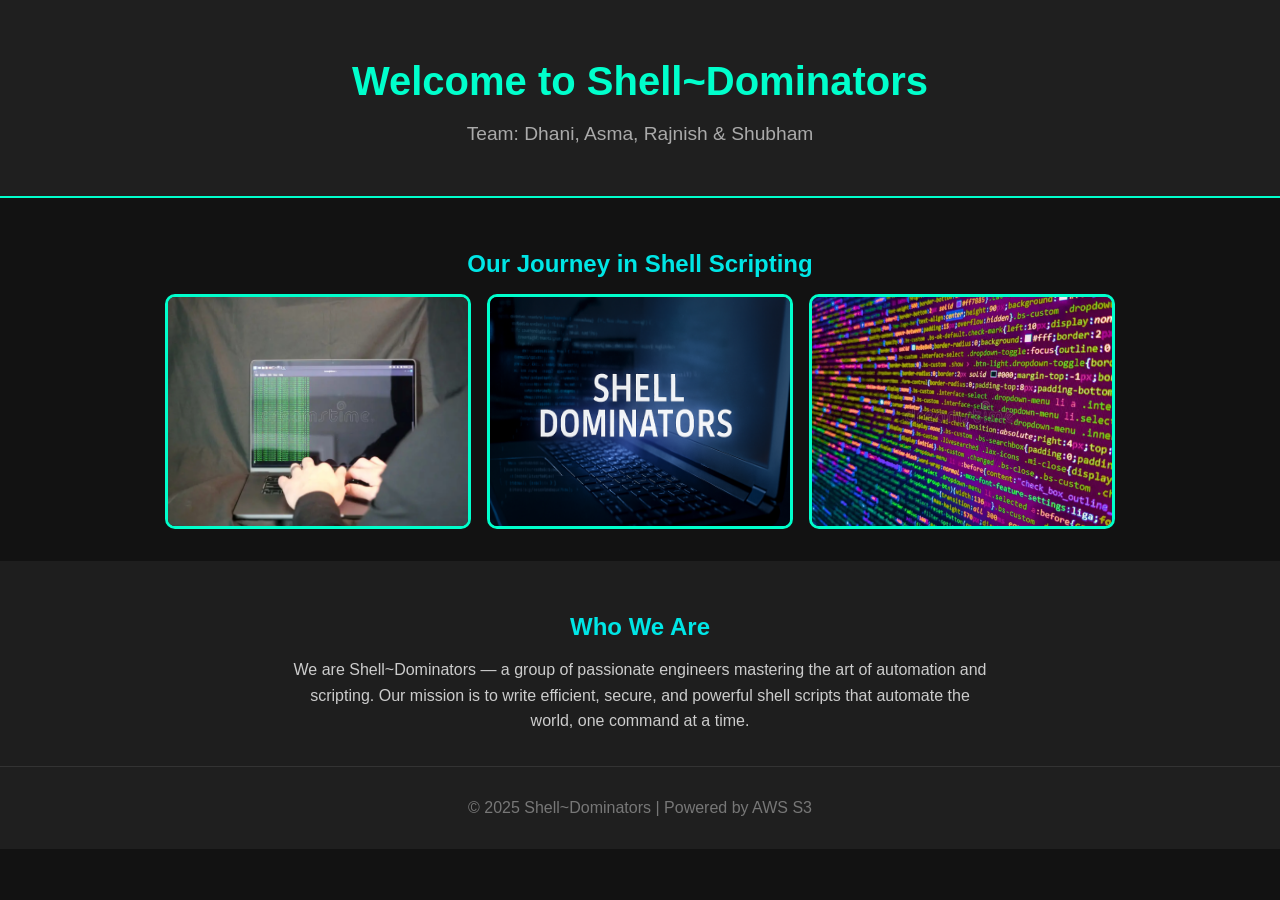
==== index.html @ 8aa9ad00 "Add files via upload" ====
<!DOCTYPE html>
<html lang="en">
<head>
  <meta charset="UTF-8" />
  <meta name="viewport" content="width=device-width, initial-scale=1.0"/>
  <title>Shell~Dominators</title>
  <link rel="stylesheet" href="style.css"/>
</head>
<body>
  <header>
    <h1>Welcome to Shell~Dominators</h1>
    <p>Team: Dhani, Asma, Rajnish & Shubham</p>
  </header>

  <section class="gallery">
    <h2>Our Journey in Shell Scripting</h2>
    <div class="images">
      <img src="shell.jpg" alt="Shell scripting action">
      <img src="shell1.png" alt="Shell script terminal">
      <img src="shell2.jpg" alt="Colorful code">
    </div>
  </section>

  <section class="about">
    <h2>Who We Are</h2>
    <p>We are Shell~Dominators — a group of passionate engineers mastering the art of automation and scripting. Our mission is to write efficient, secure, and powerful shell scripts that automate the world, one command at a time.</p>
  </section>

  <footer>
    <p>&copy; 2025 Shell~Dominators | Powered by AWS S3</p>
  </footer>
</body>
</html>
---- style.css ----
/* style.css */
body {
  margin: 0;
  font-family: 'Segoe UI', sans-serif;
  background-color: #121212;
  color: #ffffff;
}

header {
  background-color: #1f1f1f;
  padding: 2rem;
  text-align: center;
  border-bottom: 2px solid #00ffcc;
}

header h1 {
  font-size: 2.5rem;
  margin-bottom: 0.5rem;
  color: #00ffcc;
}

header p {
  font-size: 1.2rem;
  color: #aaaaaa;
}

.gallery {
  padding: 2rem;
  text-align: center;
}

.gallery h2 {
  margin-bottom: 1rem;
  color: #00e6e6;
}

.images {
  display: flex;
  justify-content: center;
  gap: 1rem;
  flex-wrap: wrap;
}

.images img {
  max-width: 300px;
  border: 3px solid #00ffcc;
  border-radius: 10px;
  transition: transform 0.3s ease;
}

.images img:hover {
  transform: scale(1.05);
}

.about {
  padding: 2rem;
  background-color: #1e1e1e;
  text-align: center;
}

.about h2 {
  color: #00e6e6;
  margin-bottom: 1rem;
}

.about p {
  max-width: 700px;
  margin: 0 auto;
  line-height: 1.6;
  color: #cccccc;
}

footer {
  background-color: #1f1f1f;
  text-align: center;
  padding: 1rem;
  border-top: 1px solid #333;
  color: #777;
}
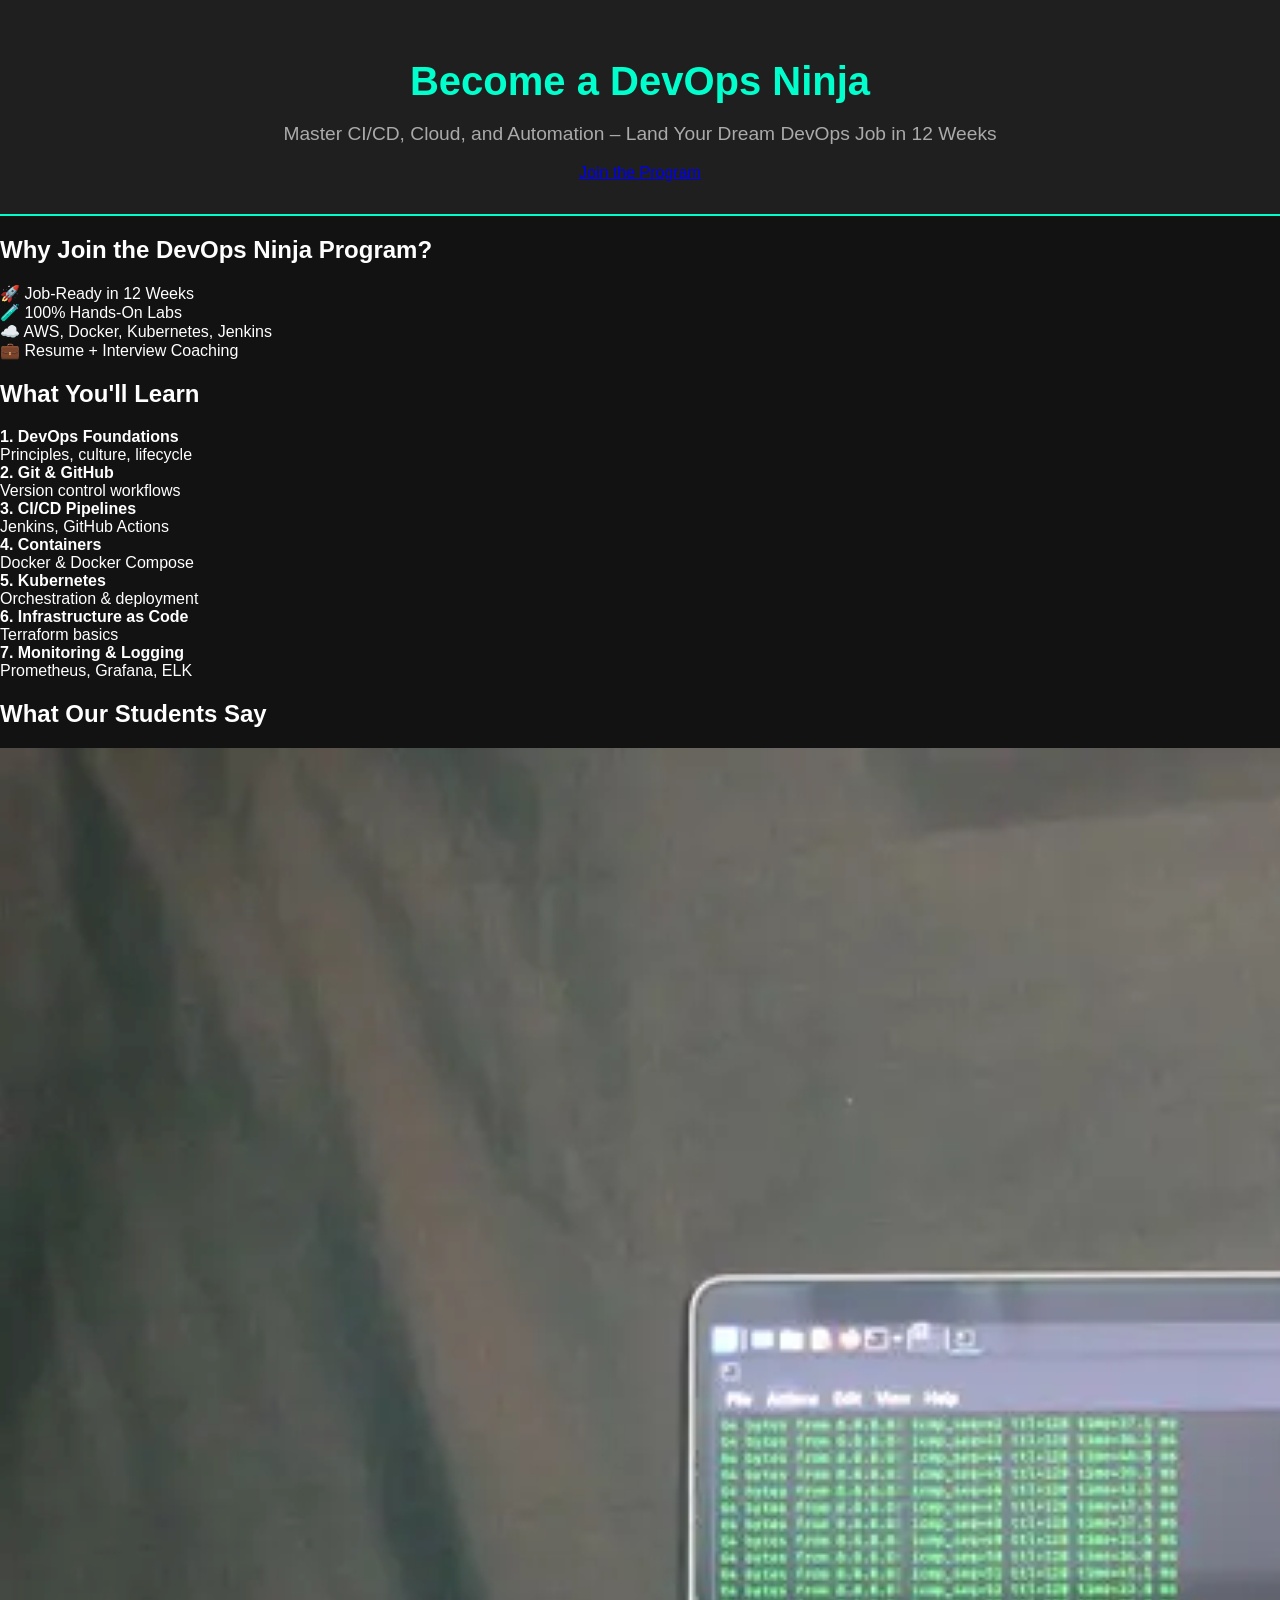
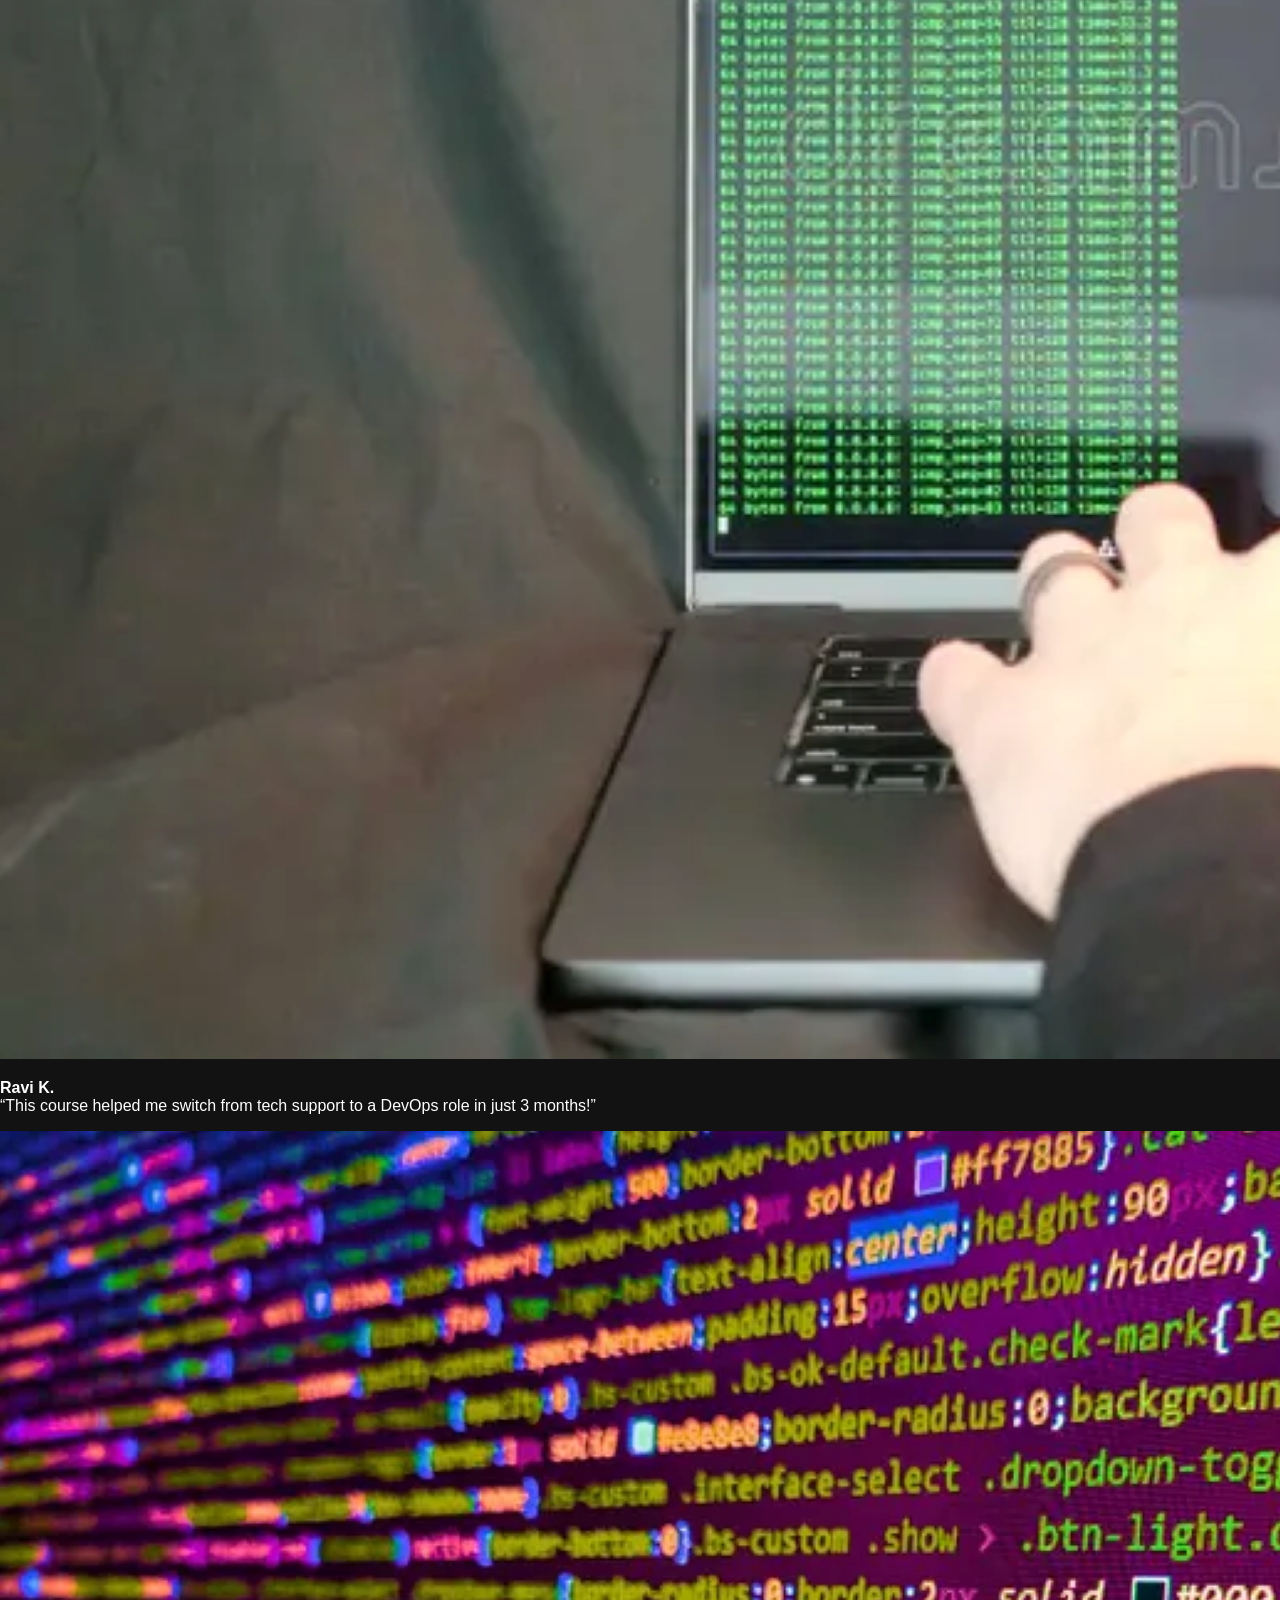
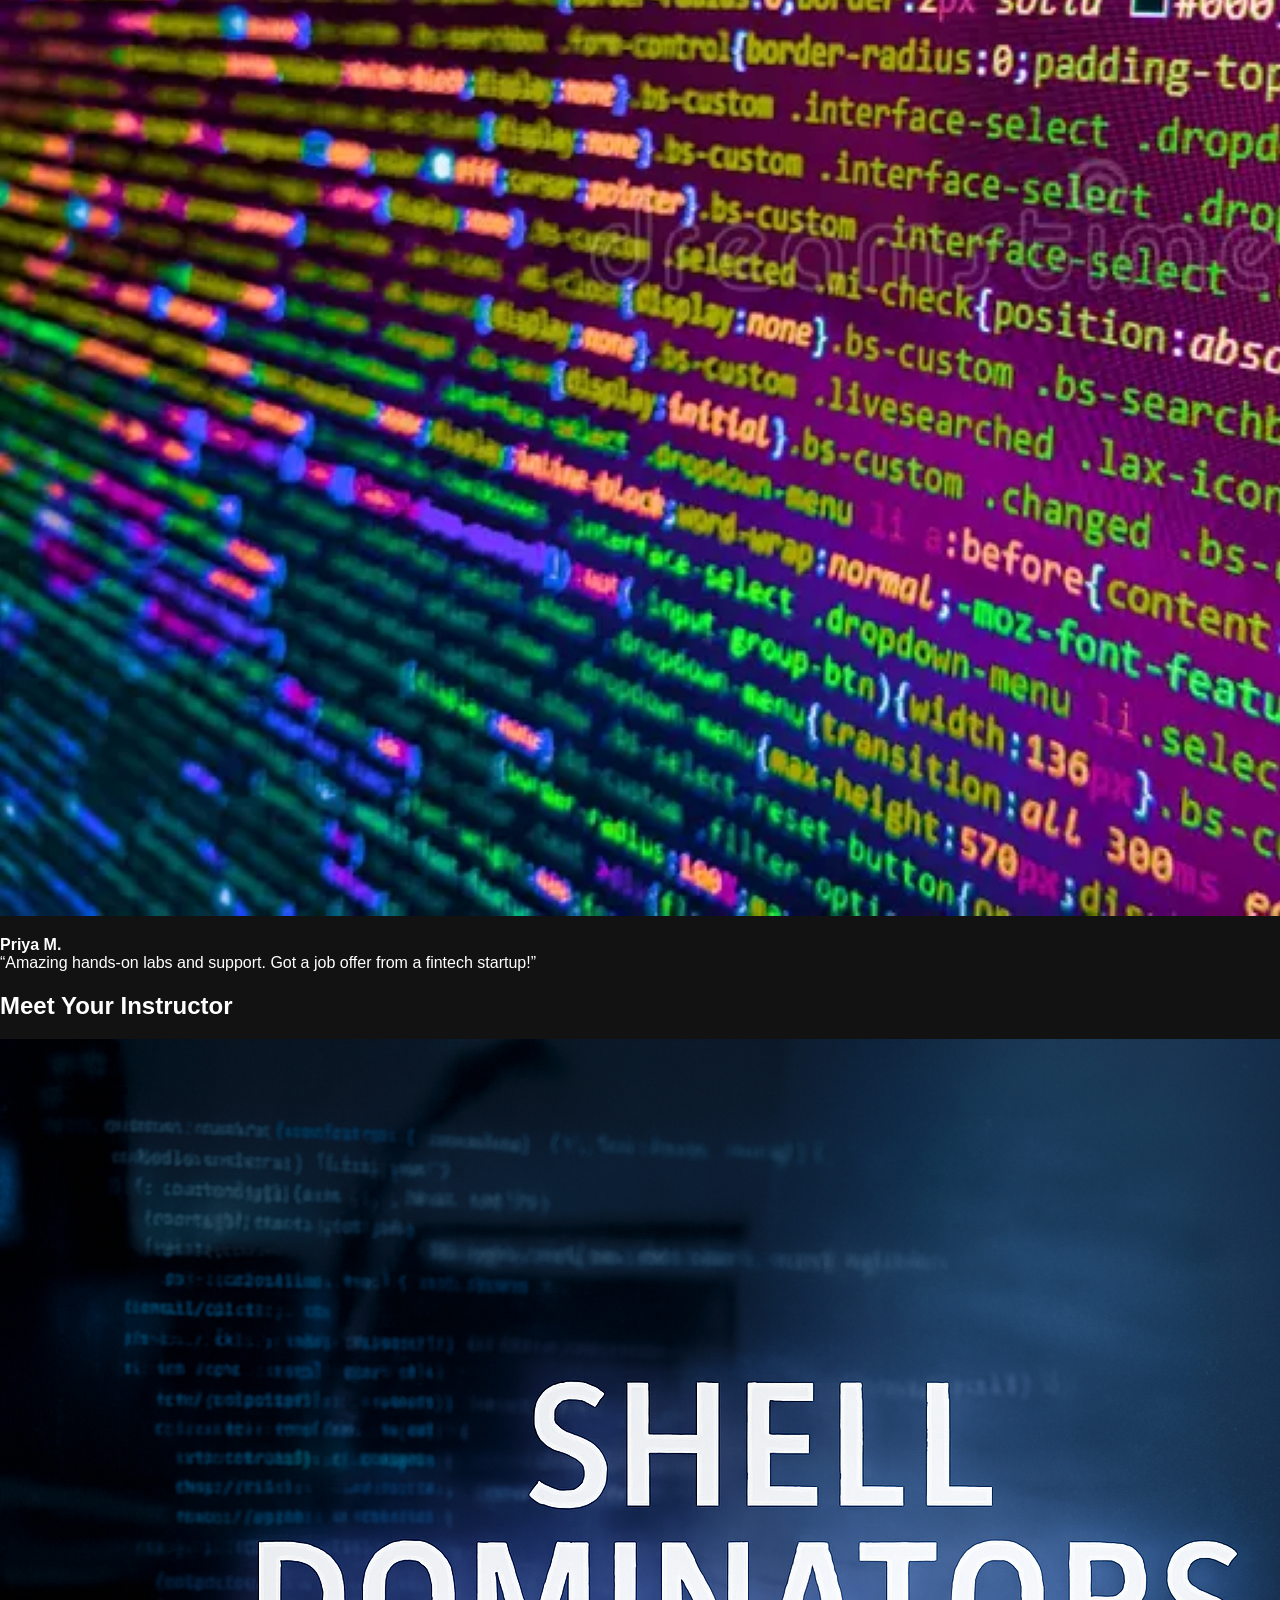
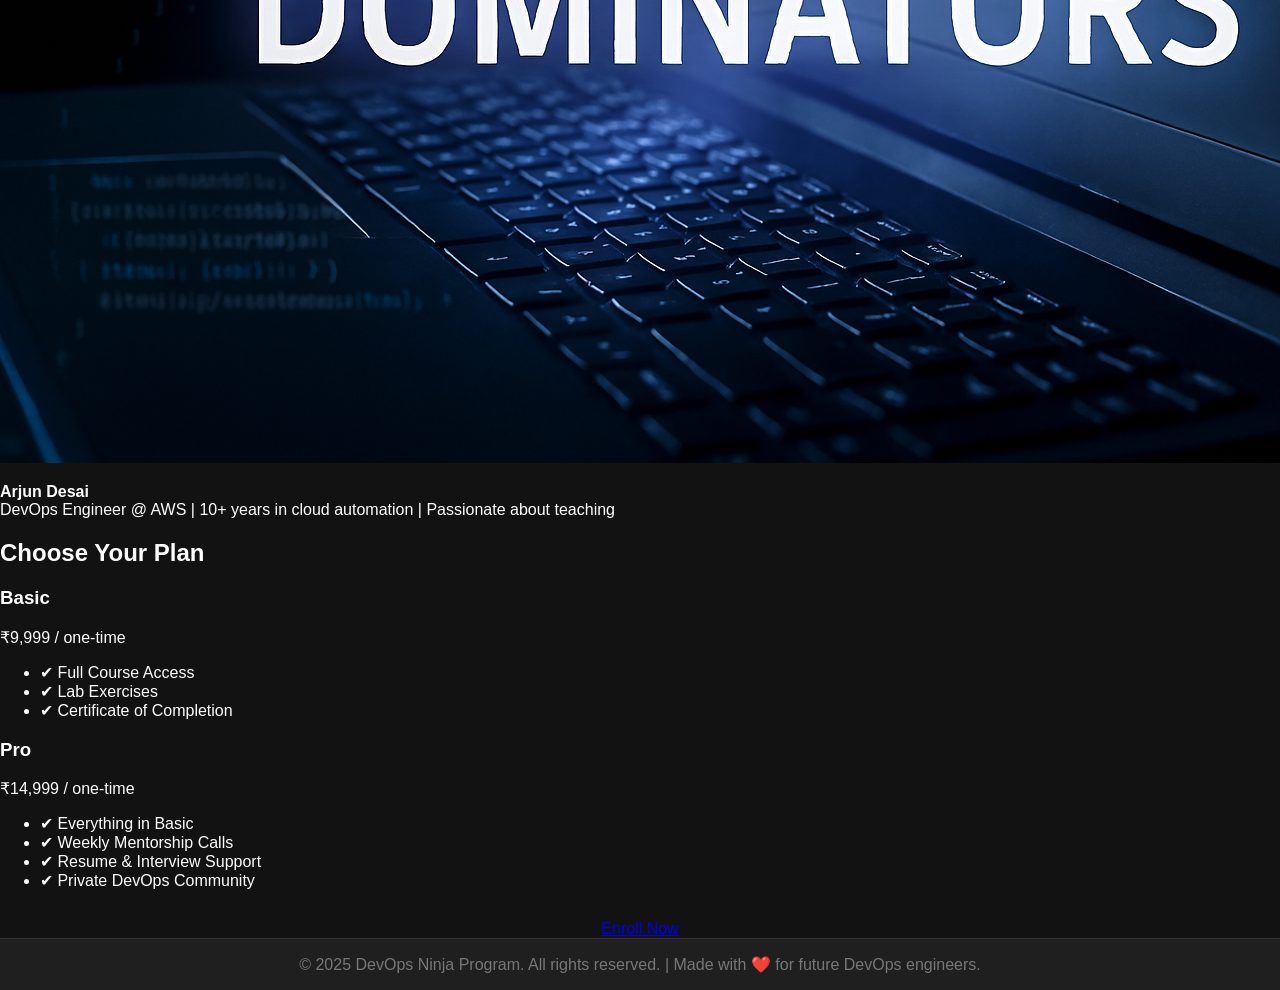
==== commit e1750848: "index.html" ====
--- a/index.html
+++ b/index.html
@@ -1,33 +1,101 @@
-<!DOCTYPE html>
-<html lang="en">
-<head>
-  <meta charset="UTF-8" />
-  <meta name="viewport" content="width=device-width, initial-scale=1.0"/>
-  <title>Shell~Dominators</title>
-  <link rel="stylesheet" href="style.css"/>
-</head>
-<body>
-  <header>
-    <h1>Welcome to Shell~Dominators</h1>
-    <p>Team: Dhani, Asma, Rajnish & Shubham</p>
-  </header>
-
-  <section class="gallery">
-    <h2>Our Journey in Shell Scripting</h2>
-    <div class="images">
-      <img src="shell.jpg" alt="Shell scripting action">
-      <img src="shell1.png" alt="Shell script terminal">
-      <img src="shell2.jpg" alt="Colorful code">
-    </div>
-  </section>
-
-  <section class="about">
-    <h2>Who We Are</h2>
-    <p>We are Shell~Dominators — a group of passionate engineers mastering the art of automation and scripting. Our mission is to write efficient, secure, and powerful shell scripts that automate the world, one command at a time.</p>
-  </section>
-
-  <footer>
-    <p>&copy; 2025 Shell~Dominators | Powered by AWS S3</p>
-  </footer>
-</body>
-</html>
+<!DOCTYPE html>
+<html lang="en">
+<head>
+  <meta charset="UTF-8" />
+  <meta name="viewport" content="width=device-width, initial-scale=1.0"/>
+  <title>DevOps Ninja Program</title>
+  <link rel="stylesheet" href="style.css" />
+  <link href="https://fonts.googleapis.com/css2?family=Roboto:wght@400;700&display=swap" rel="stylesheet"/>
+</head>
+<body>
+
+  <!-- Hero Section -->
+  <header>
+    <h1>Become a DevOps Ninja</h1>
+    <p>Master CI/CD, Cloud, and Automation – Land Your Dream DevOps Job in 12 Weeks</p>
+    <a href="#pricing" class="cta-button">Join the Program</a>
+  </header>
+
+  <!-- Benefits Section -->
+  <section>
+    <h2>Why Join the DevOps Ninja Program?</h2>
+    <div class="benefits">
+      <div class="benefit">🚀 Job-Ready in 12 Weeks</div>
+      <div class="benefit">🧪 100% Hands-On Labs</div>
+      <div class="benefit">☁️ AWS, Docker, Kubernetes, Jenkins</div>
+      <div class="benefit">💼 Resume + Interview Coaching</div>
+    </div>
+  </section>
+
+  <!-- Curriculum -->
+  <section>
+    <h2>What You'll Learn</h2>
+    <div class="curriculum">
+      <div class="module"><strong>1. DevOps Foundations</strong><br/>Principles, culture, lifecycle</div>
+      <div class="module"><strong>2. Git & GitHub</strong><br/>Version control workflows</div>
+      <div class="module"><strong>3. CI/CD Pipelines</strong><br/>Jenkins, GitHub Actions</div>
+      <div class="module"><strong>4. Containers</strong><br/>Docker & Docker Compose</div>
+      <div class="module"><strong>5. Kubernetes</strong><br/>Orchestration & deployment</div>
+      <div class="module"><strong>6. Infrastructure as Code</strong><br/>Terraform basics</div>
+      <div class="module"><strong>7. Monitoring & Logging</strong><br/>Prometheus, Grafana, ELK</div>
+    </div>
+  </section>
+
+  <!-- Testimonials -->
+  <section>
+    <h2>What Our Students Say</h2>
+    <div class="testimonials">
+      <div class="testimonial">
+        <img src="shell.jpg" alt="Student 1" />
+        <p><strong>Ravi K.</strong><br/>“This course helped me switch from tech support to a DevOps role in just 3 months!”</p>
+      </div>
+      <div class="testimonial">
+        <img src="shell2.jpg" alt="Student 2" />
+        <p><strong>Priya M.</strong><br/>“Amazing hands-on labs and support. Got a job offer from a fintech startup!”</p>
+      </div>
+    </div>
+  </section>
+
+  <!-- Instructor Section -->
+  <section class="instructor">
+    <h2>Meet Your Instructor</h2>
+    <img src="shell1.png" alt="Instructor" />
+    <p><strong>Arjun Desai</strong><br/>DevOps Engineer @ AWS | 10+ years in cloud automation | Passionate about teaching</p>
+  </section>
+
+  <!-- Pricing -->
+  <section id="pricing">
+    <h2>Choose Your Plan</h2>
+    <div class="pricing">
+      <div class="price-plan">
+        <h3>Basic</h3>
+        <p>₹9,999 / one-time</p>
+        <ul>
+          <li>✔ Full Course Access</li>
+          <li>✔ Lab Exercises</li>
+          <li>✔ Certificate of Completion</li>
+        </ul>
+      </div>
+      <div class="price-plan">
+        <h3>Pro</h3>
+        <p>₹14,999 / one-time</p>
+        <ul>
+          <li>✔ Everything in Basic</li>
+          <li>✔ Weekly Mentorship Calls</li>
+          <li>✔ Resume & Interview Support</li>
+          <li>✔ Private DevOps Community</li>
+        </ul>
+      </div>
+    </div>
+    <div style="text-align: center; margin-top: 30px;">
+      <a href="#top" class="cta-button">Enroll Now</a>
+    </div>
+  </section>
+
+  <!-- Footer -->
+  <footer>
+    &copy; 2025 DevOps Ninja Program. All rights reserved. | Made with ❤️ for future DevOps engineers.
+  </footer>
+
+</body>
+</html>
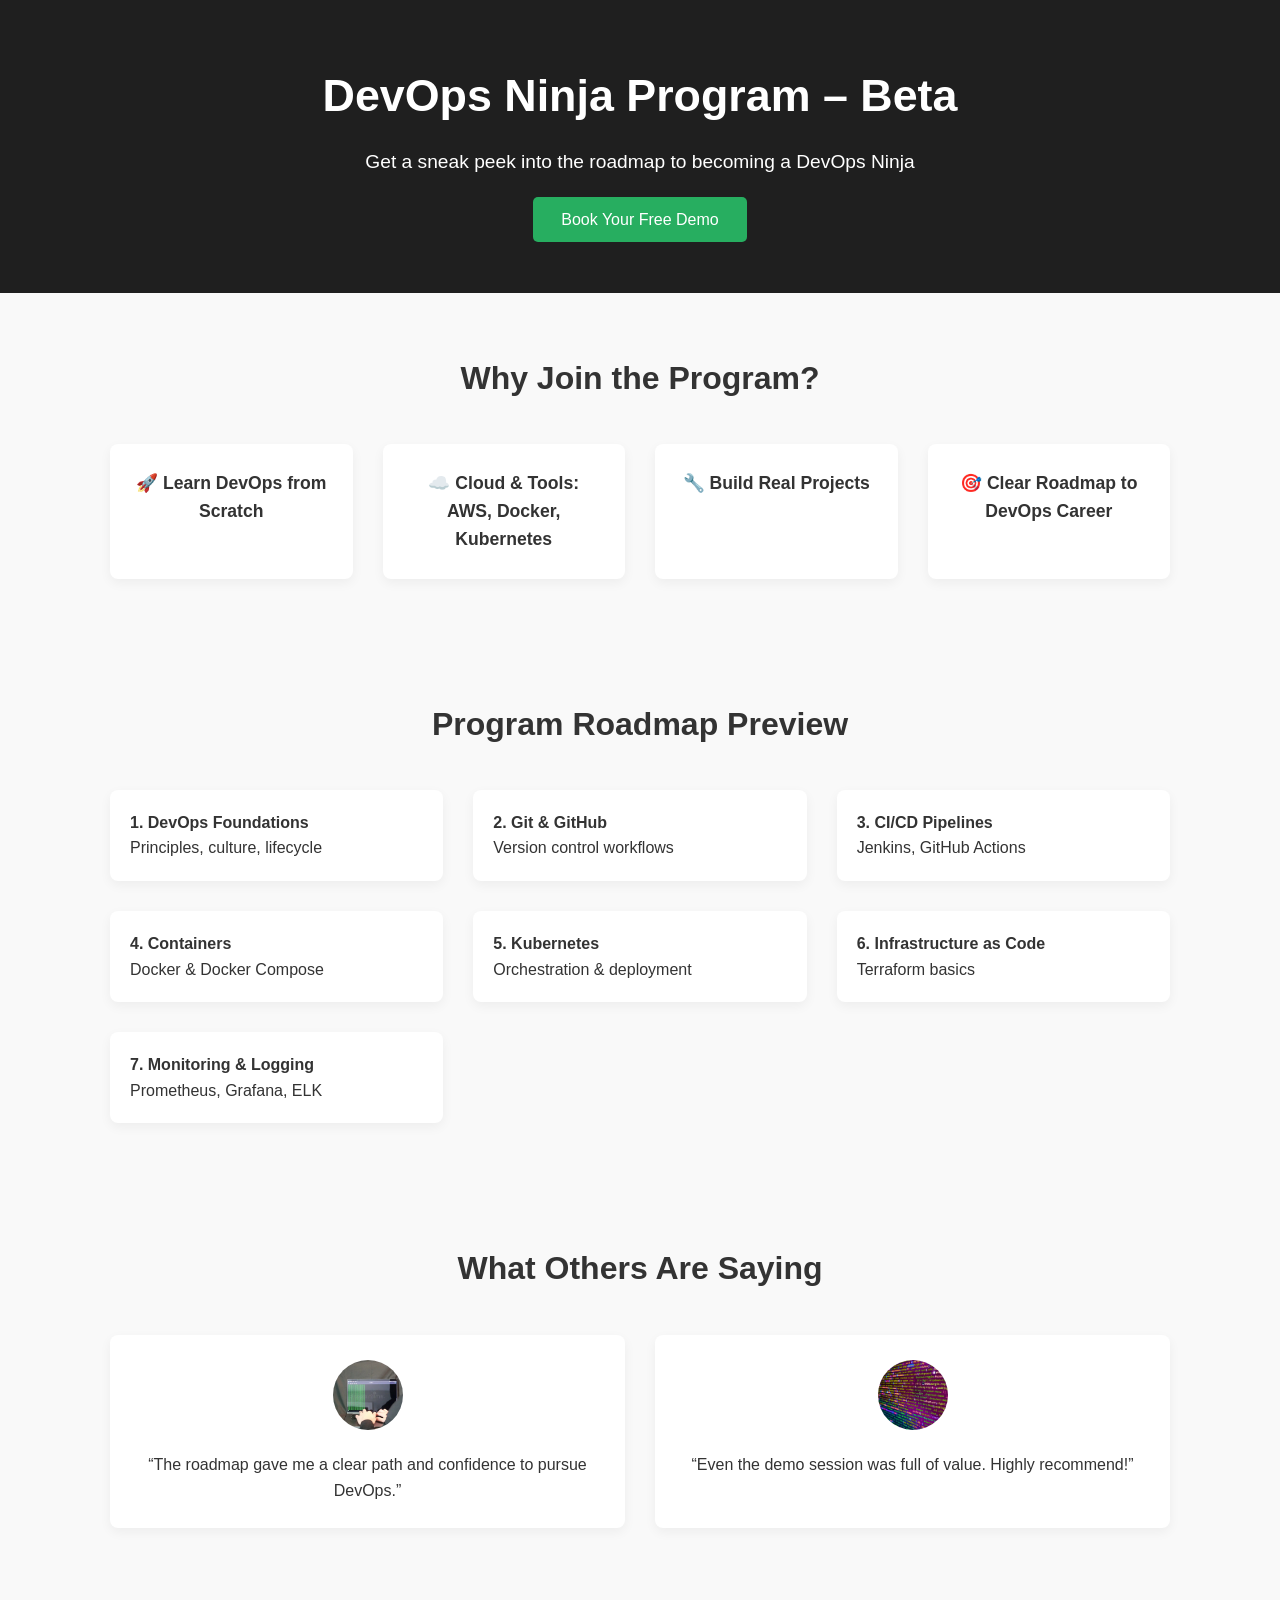
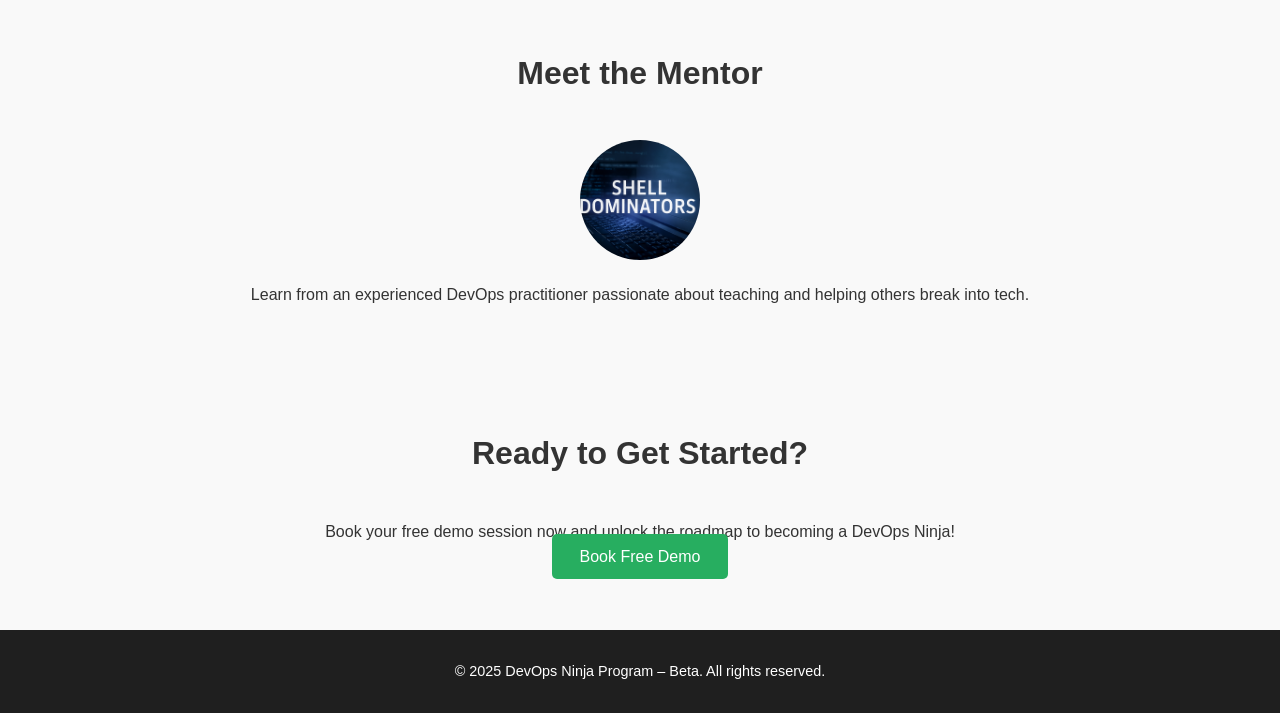
==== commit 32394e3f: "Update index.html" ====
--- a/index.html
+++ b/index.html
@@ -3,7 +3,7 @@
 <head>
   <meta charset="UTF-8" />
   <meta name="viewport" content="width=device-width, initial-scale=1.0"/>
-  <title>DevOps Ninja Program</title>
+  <title>DevOps Ninja Program – Beta</title>
   <link rel="stylesheet" href="style.css" />
   <link href="https://fonts.googleapis.com/css2?family=Roboto:wght@400;700&display=swap" rel="stylesheet"/>
 </head>
@@ -11,25 +11,25 @@
 
   <!-- Hero Section -->
   <header>
-    <h1>Become a DevOps Ninja</h1>
-    <p>Master CI/CD, Cloud, and Automation – Land Your Dream DevOps Job in 12 Weeks</p>
-    <a href="#pricing" class="cta-button">Join the Program</a>
+    <h1>DevOps Ninja Program – Beta</h1>
+    <p>Get a sneak peek into the roadmap to becoming a DevOps Ninja</p>
+    <a href="#demo" class="cta-button">Book Your Free Demo</a>
   </header>
 
   <!-- Benefits Section -->
   <section>
-    <h2>Why Join the DevOps Ninja Program?</h2>
+    <h2>Why Join the Program?</h2>
     <div class="benefits">
-      <div class="benefit">🚀 Job-Ready in 12 Weeks</div>
-      <div class="benefit">🧪 100% Hands-On Labs</div>
-      <div class="benefit">☁️ AWS, Docker, Kubernetes, Jenkins</div>
-      <div class="benefit">💼 Resume + Interview Coaching</div>
+      <div class="benefit">🚀 Learn DevOps from Scratch</div>
+      <div class="benefit">☁️ Cloud & Tools: AWS, Docker, Kubernetes</div>
+      <div class="benefit">🔧 Build Real Projects</div>
+      <div class="benefit">🎯 Clear Roadmap to DevOps Career</div>
     </div>
   </section>
 
   <!-- Curriculum -->
   <section>
-    <h2>What You'll Learn</h2>
+    <h2>Program Roadmap Preview</h2>
     <div class="curriculum">
       <div class="module"><strong>1. DevOps Foundations</strong><br/>Principles, culture, lifecycle</div>
       <div class="module"><strong>2. Git & GitHub</strong><br/>Version control workflows</div>
@@ -43,58 +43,36 @@
 
   <!-- Testimonials -->
   <section>
-    <h2>What Our Students Say</h2>
+    <h2>What Others Are Saying</h2>
     <div class="testimonials">
       <div class="testimonial">
         <img src="shell.jpg" alt="Student 1" />
-        <p><strong>Ravi K.</strong><br/>“This course helped me switch from tech support to a DevOps role in just 3 months!”</p>
+        <p>“The roadmap gave me a clear path and confidence to pursue DevOps.”</p>
       </div>
       <div class="testimonial">
         <img src="shell2.jpg" alt="Student 2" />
-        <p><strong>Priya M.</strong><br/>“Amazing hands-on labs and support. Got a job offer from a fintech startup!”</p>
+        <p>“Even the demo session was full of value. Highly recommend!”</p>
       </div>
     </div>
   </section>
 
   <!-- Instructor Section -->
   <section class="instructor">
-    <h2>Meet Your Instructor</h2>
+    <h2>Meet the Mentor</h2>
     <img src="shell1.png" alt="Instructor" />
-    <p><strong>Arjun Desai</strong><br/>DevOps Engineer @ AWS | 10+ years in cloud automation | Passionate about teaching</p>
+    <p>Learn from an experienced DevOps practitioner passionate about teaching and helping others break into tech.</p>
   </section>
 
-  <!-- Pricing -->
-  <section id="pricing">
-    <h2>Choose Your Plan</h2>
-    <div class="pricing">
-      <div class="price-plan">
-        <h3>Basic</h3>
-        <p>₹9,999 / one-time</p>
-        <ul>
-          <li>✔ Full Course Access</li>
-          <li>✔ Lab Exercises</li>
-          <li>✔ Certificate of Completion</li>
-        </ul>
-      </div>
-      <div class="price-plan">
-        <h3>Pro</h3>
-        <p>₹14,999 / one-time</p>
-        <ul>
-          <li>✔ Everything in Basic</li>
-          <li>✔ Weekly Mentorship Calls</li>
-          <li>✔ Resume & Interview Support</li>
-          <li>✔ Private DevOps Community</li>
-        </ul>
-      </div>
-    </div>
-    <div style="text-align: center; margin-top: 30px;">
-      <a href="#top" class="cta-button">Enroll Now</a>
-    </div>
+  <!-- Final Call to Action -->
+  <section id="demo" style="text-align: center;">
+    <h2>Ready to Get Started?</h2>
+    <p>Book your free demo session now and unlock the roadmap to becoming a DevOps Ninja!</p>
+    <a href="#" class="cta-button">Book Free Demo</a>
   </section>
 
   <!-- Footer -->
   <footer>
-    &copy; 2025 DevOps Ninja Program. All rights reserved. | Made with ❤️ for future DevOps engineers.
+    &copy; 2025 DevOps Ninja Program – Beta. All rights reserved.
   </footer>
 
 </body>
--- a/style.css
+++ b/style.css
@@ -1,79 +1,173 @@
-/* style.css */
-body {
-  margin: 0;
-  font-family: 'Segoe UI', sans-serif;
-  background-color: #121212;
-  color: #ffffff;
-}
-
-header {
-  background-color: #1f1f1f;
-  padding: 2rem;
-  text-align: center;
-  border-bottom: 2px solid #00ffcc;
-}
-
-header h1 {
-  font-size: 2.5rem;
-  margin-bottom: 0.5rem;
-  color: #00ffcc;
-}
-
-header p {
-  font-size: 1.2rem;
-  color: #aaaaaa;
-}
-
-.gallery {
-  padding: 2rem;
-  text-align: center;
-}
-
-.gallery h2 {
-  margin-bottom: 1rem;
-  color: #00e6e6;
-}
-
-.images {
-  display: flex;
-  justify-content: center;
-  gap: 1rem;
-  flex-wrap: wrap;
-}
-
-.images img {
-  max-width: 300px;
-  border: 3px solid #00ffcc;
-  border-radius: 10px;
-  transition: transform 0.3s ease;
-}
-
-.images img:hover {
-  transform: scale(1.05);
-}
-
-.about {
-  padding: 2rem;
-  background-color: #1e1e1e;
-  text-align: center;
-}
-
-.about h2 {
-  color: #00e6e6;
-  margin-bottom: 1rem;
-}
-
-.about p {
-  max-width: 700px;
-  margin: 0 auto;
-  line-height: 1.6;
-  color: #cccccc;
-}
-
-footer {
-  background-color: #1f1f1f;
-  text-align: center;
-  padding: 1rem;
-  border-top: 1px solid #333;
-  color: #777;
-}
+/* Global Styles */
+* {
+  margin: 0;
+  padding: 0;
+  box-sizing: border-box;
+}
+
+body {
+  font-family: 'Roboto', sans-serif;
+  background-color: #f9f9f9;
+  color: #333;
+  line-height: 1.6;
+}
+
+/* Header (Hero Section) */
+header {
+  background-color: #1f1f1f;
+  color: #fff;
+  padding: 60px 20px;
+  text-align: center;
+}
+
+header h1 {
+  font-size: 2.8rem;
+  margin-bottom: 15px;
+}
+
+header p {
+  font-size: 1.2rem;
+  margin-bottom: 30px;
+}
+
+.cta-button {
+  background-color: #27ae60;
+  color: #fff;
+  padding: 14px 28px;
+  font-size: 1rem;
+  text-decoration: none;
+  border: none;
+  border-radius: 5px;
+  cursor: pointer;
+  transition: background-color 0.3s ease;
+}
+
+.cta-button:hover {
+  background-color: #219150;
+}
+
+/* Sections */
+section {
+  padding: 60px 20px;
+  max-width: 1100px;
+  margin: auto;
+}
+
+h2 {
+  text-align: center;
+  font-size: 2rem;
+  margin-bottom: 40px;
+}
+
+/* Benefits */
+.benefits {
+  display: grid;
+  grid-template-columns: repeat(auto-fit, minmax(220px, 1fr));
+  gap: 30px;
+}
+
+.benefit {
+  background-color: #fff;
+  padding: 25px;
+  border-radius: 8px;
+  box-shadow: 0 4px 12px rgba(0, 0, 0, 0.05);
+  text-align: center;
+  font-weight: bold;
+  font-size: 1.1rem;
+}
+
+/* Curriculum */
+.curriculum {
+  display: grid;
+  grid-template-columns: repeat(auto-fit, minmax(250px, 1fr));
+  gap: 30px;
+}
+
+.module {
+  background-color: #fff;
+  padding: 20px;
+  border-radius: 8px;
+  box-shadow: 0 4px 12px rgba(0, 0, 0, 0.05);
+}
+
+/* Testimonials */
+.testimonials {
+  display: grid;
+  grid-template-columns: repeat(auto-fit, minmax(280px, 1fr));
+  gap: 30px;
+}
+
+.testimonial {
+  background-color: #fff;
+  padding: 25px;
+  border-radius: 8px;
+  box-shadow: 0 4px 12px rgba(0, 0, 0, 0.05);
+  text-align: center;
+}
+
+.testimonial img {
+  width: 70px;
+  height: 70px;
+  border-radius: 50%;
+  margin-bottom: 15px;
+  object-fit: cover;
+}
+
+/* Instructor Section */
+.instructor {
+  text-align: center;
+}
+
+.instructor img {
+  width: 120px;
+  height: 120px;
+  border-radius: 50%;
+  margin-bottom: 15px;
+  object-fit: cover;
+}
+
+/* Pricing */
+.pricing {
+  display: grid;
+  grid-template-columns: repeat(auto-fit, minmax(250px, 1fr));
+  gap: 30px;
+}
+
+.price-plan {
+  background-color: #fff;
+  padding: 25px;
+  border-radius: 8px;
+  box-shadow: 0 4px 12px rgba(0, 0, 0, 0.05);
+  text-align: center;
+}
+
+.price-plan h3 {
+  font-size: 1.5rem;
+  margin-bottom: 10px;
+}
+
+.price-plan p {
+  font-size: 1.2rem;
+  color: #27ae60;
+  font-weight: bold;
+  margin-bottom: 15px;
+}
+
+.price-plan ul {
+  list-style: none;
+  padding-left: 0;
+}
+
+.price-plan ul li {
+  padding: 8px 0;
+  font-size: 0.95rem;
+}
+
+/* Footer */
+footer {
+  background-color: #1f1f1f;
+  color: #fff;
+  text-align: center;
+  padding: 30px 20px;
+  font-size: 0.9rem;
+}
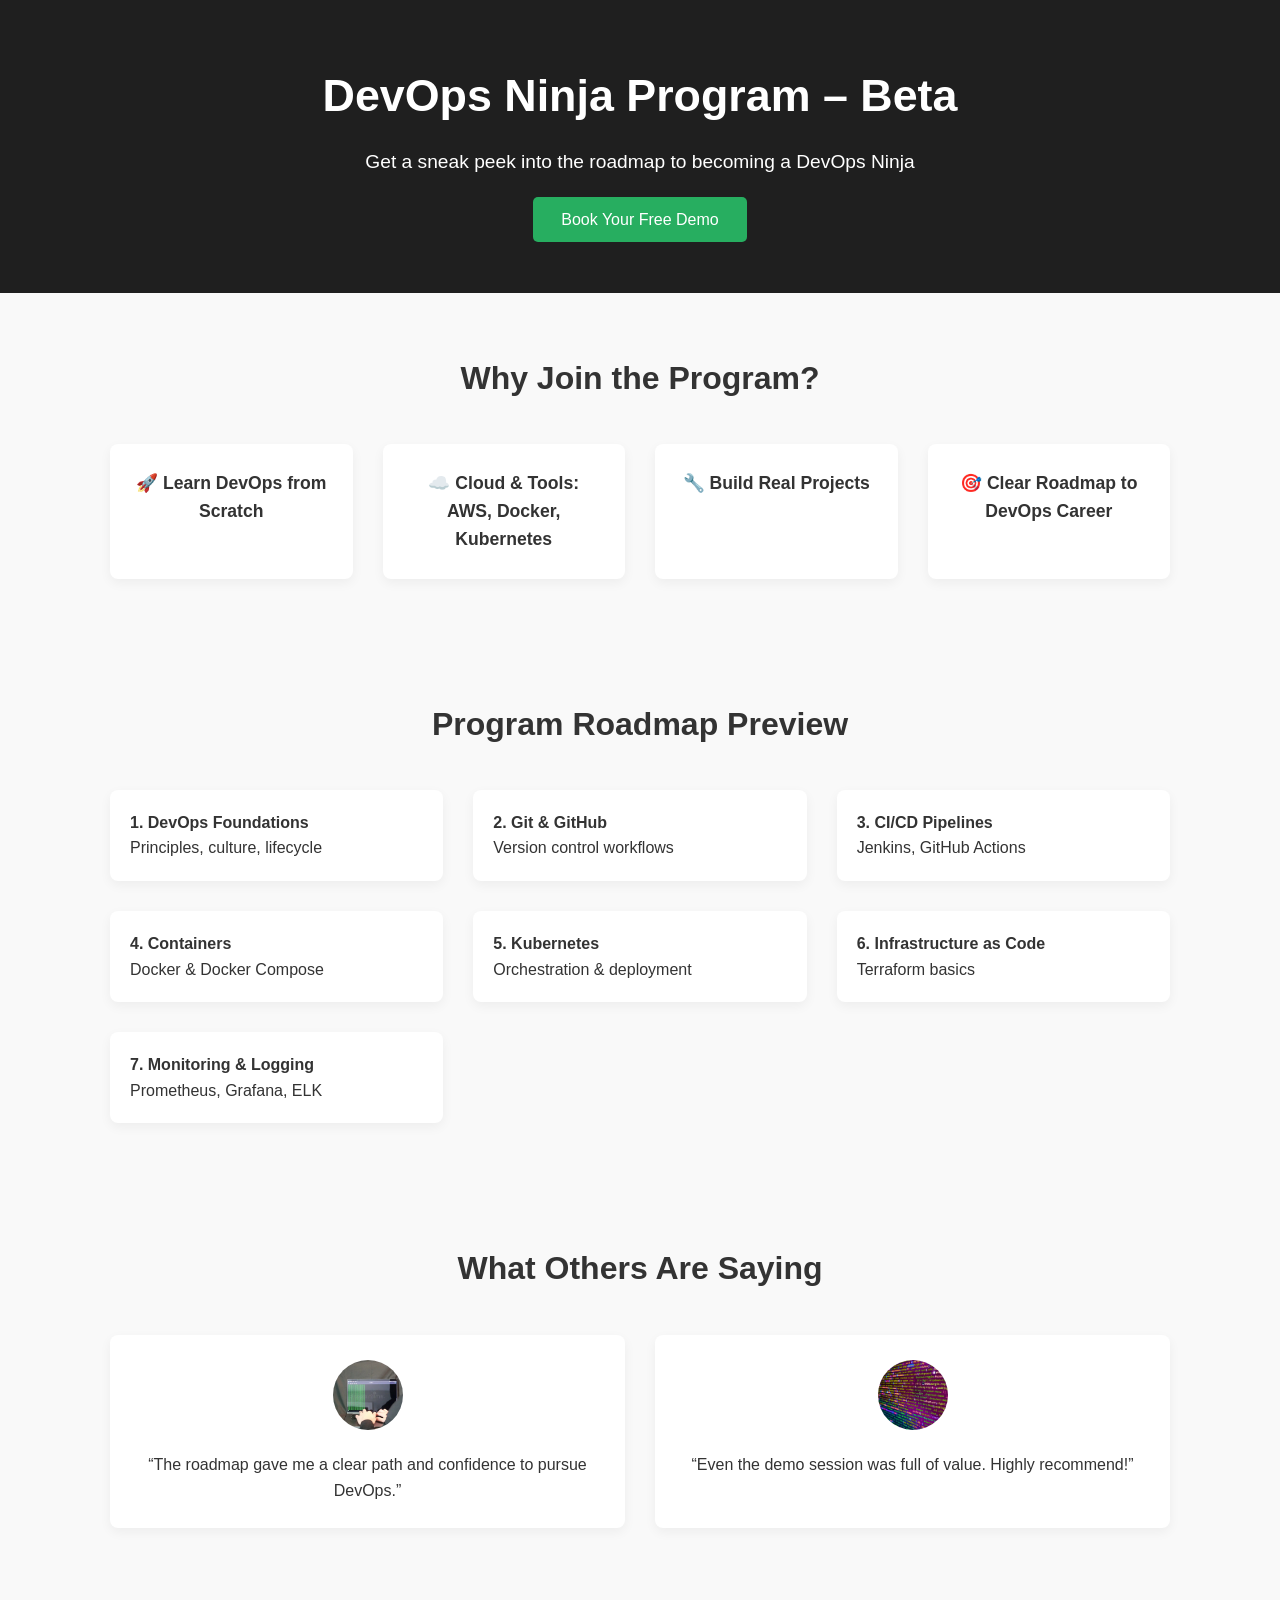
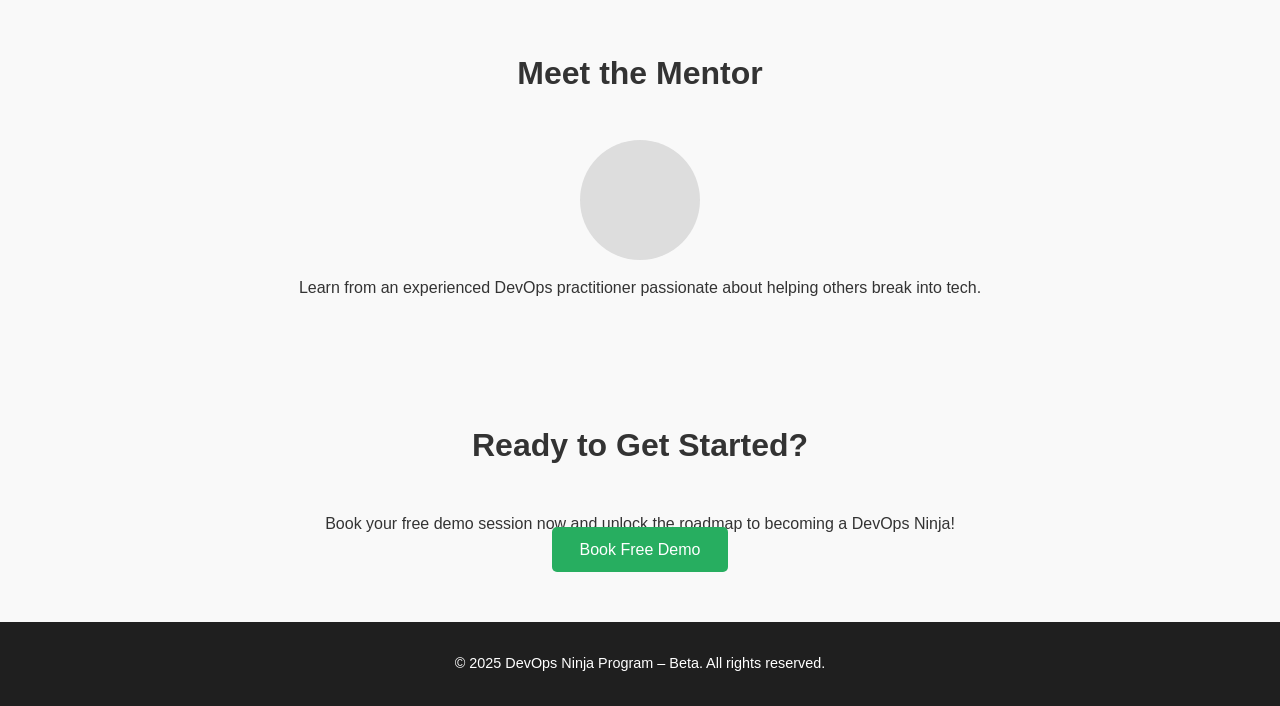
==== commit 0618c835: "Update index.html" ====
--- a/index.html
+++ b/index.html
@@ -56,11 +56,11 @@
     </div>
   </section>
 
-  <!-- Instructor Section -->
+  <!-- Instructor Section (Image Removed) -->
   <section class="instructor">
     <h2>Meet the Mentor</h2>
-    <img src="shell1.png" alt="Instructor" />
-    <p>Learn from an experienced DevOps practitioner passionate about teaching and helping others break into tech.</p>
+    <div style="width: 120px; height: 120px; margin: 0 auto 15px; border-radius: 50%; background-color: #ddd;"></div>
+    <p>Learn from an experienced DevOps practitioner passionate about helping others break into tech.</p>
   </section>
 
   <!-- Final Call to Action -->
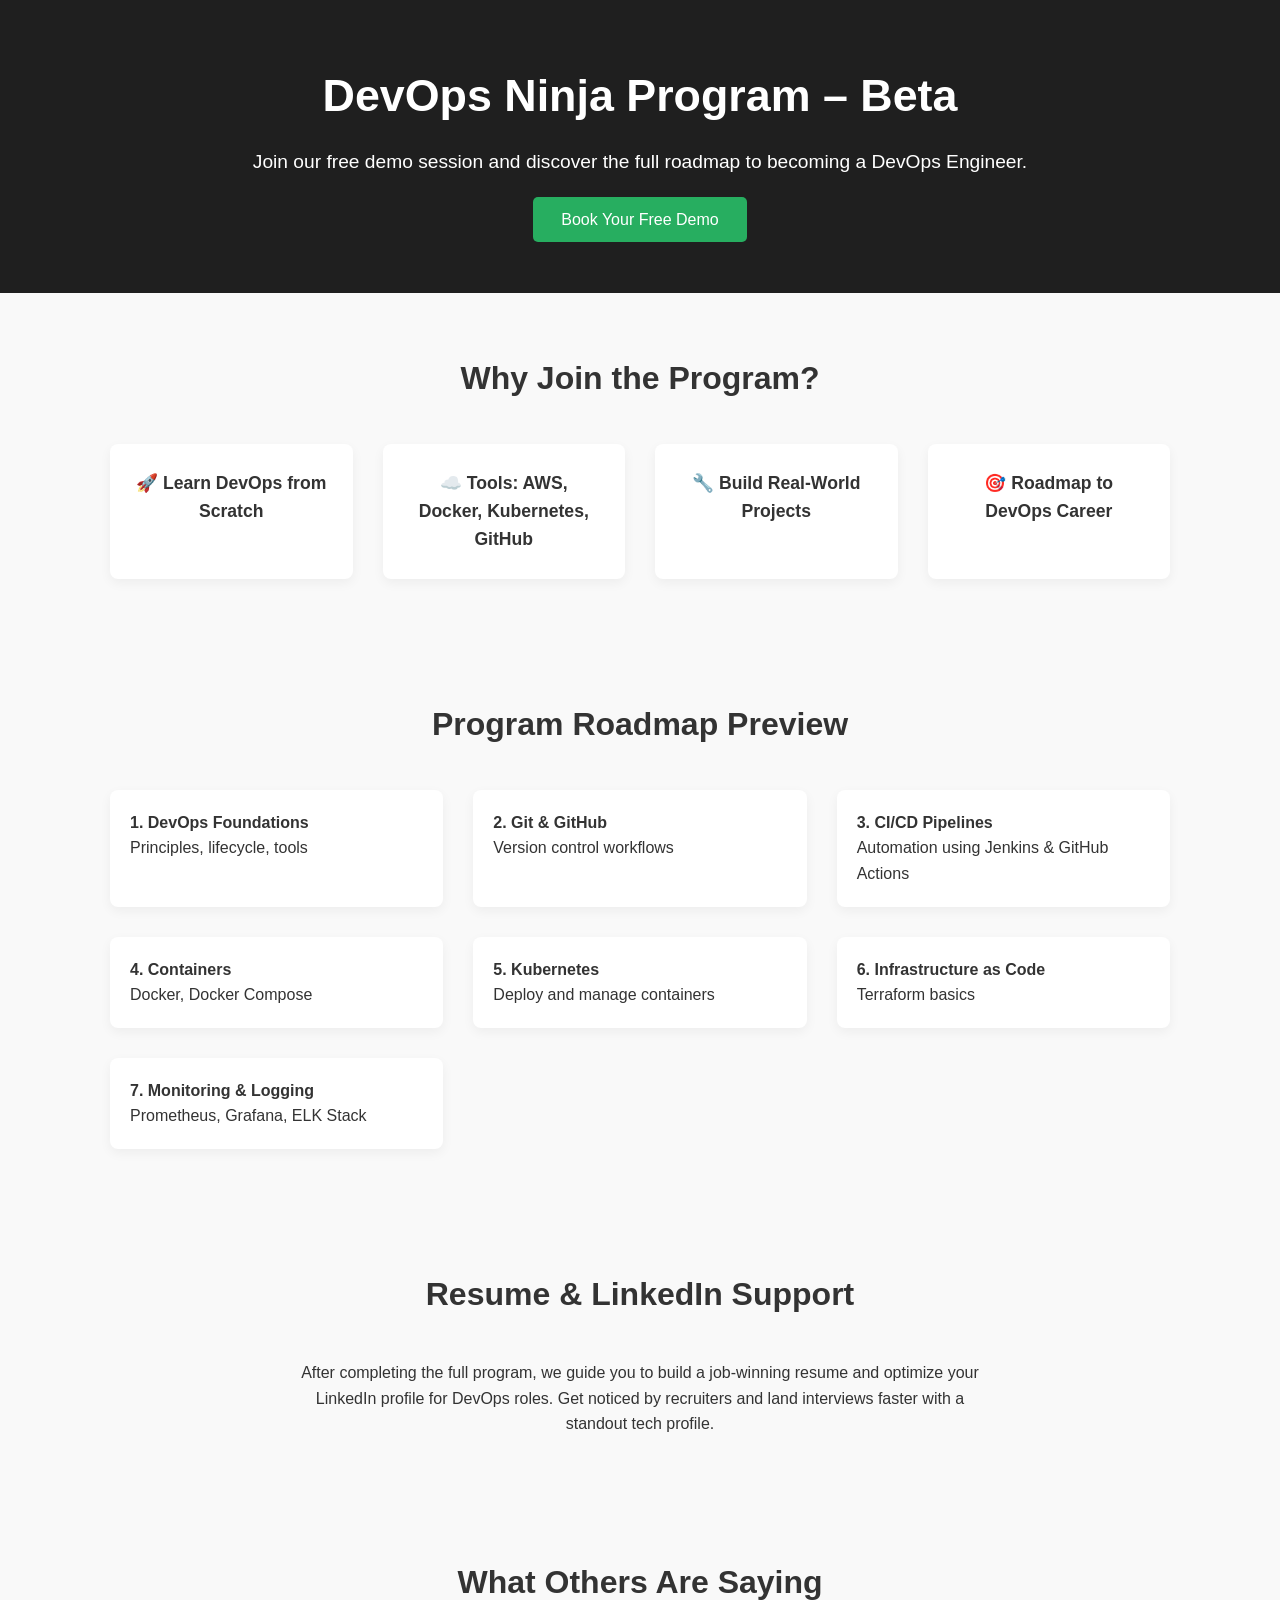
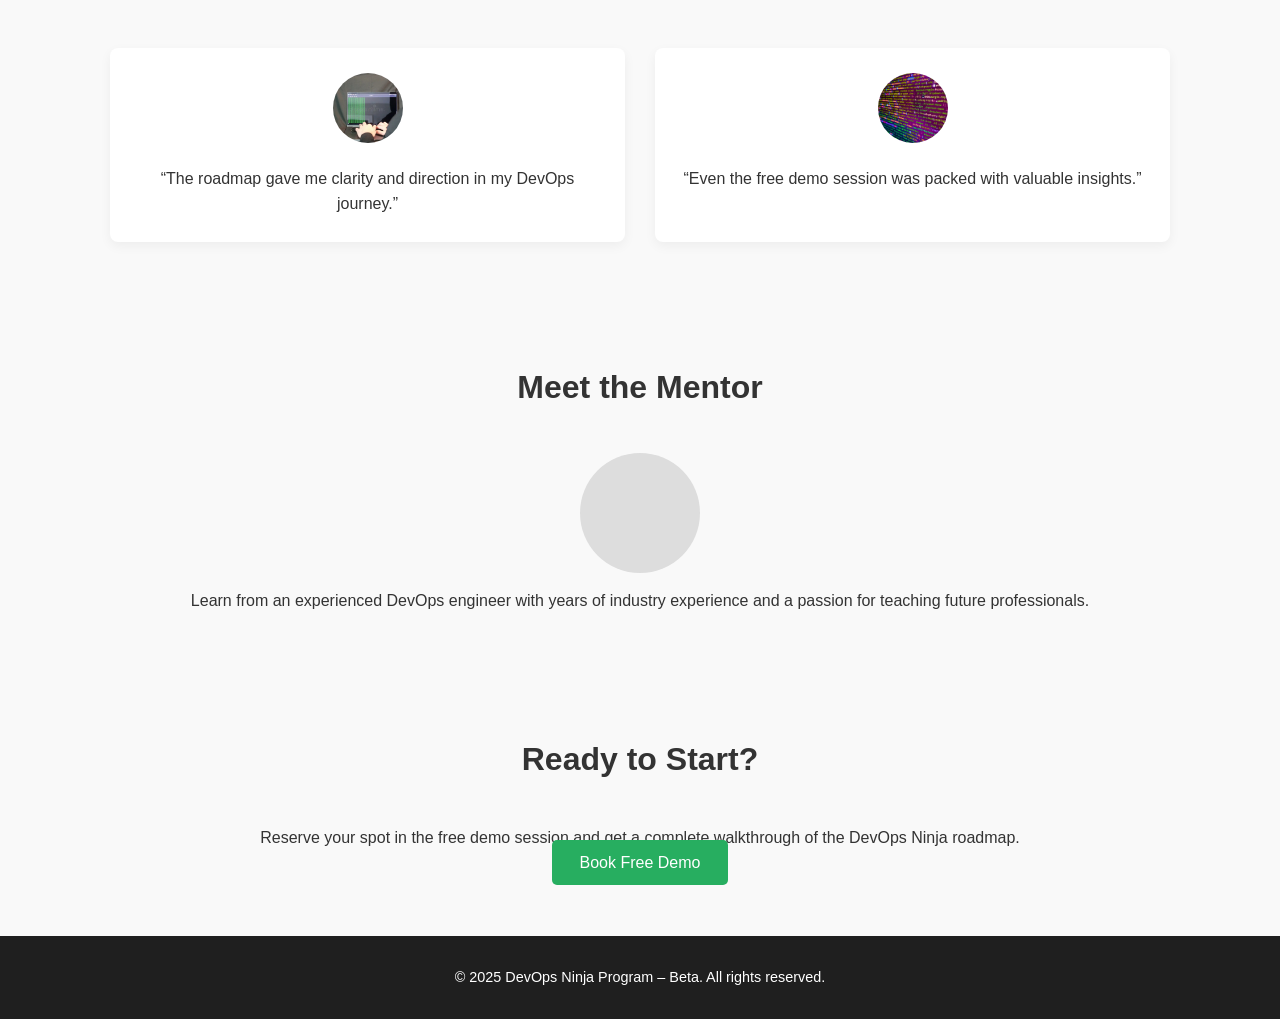
==== commit db11f1b9: "Update index.html" ====
--- a/index.html
+++ b/index.html
@@ -12,7 +12,7 @@
   <!-- Hero Section -->
   <header>
     <h1>DevOps Ninja Program – Beta</h1>
-    <p>Get a sneak peek into the roadmap to becoming a DevOps Ninja</p>
+    <p>Join our free demo session and discover the full roadmap to becoming a DevOps Engineer.</p>
     <a href="#demo" class="cta-button">Book Your Free Demo</a>
   </header>
 
@@ -21,9 +21,9 @@
     <h2>Why Join the Program?</h2>
     <div class="benefits">
       <div class="benefit">🚀 Learn DevOps from Scratch</div>
-      <div class="benefit">☁️ Cloud & Tools: AWS, Docker, Kubernetes</div>
-      <div class="benefit">🔧 Build Real Projects</div>
-      <div class="benefit">🎯 Clear Roadmap to DevOps Career</div>
+      <div class="benefit">☁️ Tools: AWS, Docker, Kubernetes, GitHub</div>
+      <div class="benefit">🔧 Build Real-World Projects</div>
+      <div class="benefit">🎯 Roadmap to DevOps Career</div>
     </div>
   </section>
 
@@ -31,14 +31,22 @@
   <section>
     <h2>Program Roadmap Preview</h2>
     <div class="curriculum">
-      <div class="module"><strong>1. DevOps Foundations</strong><br/>Principles, culture, lifecycle</div>
+      <div class="module"><strong>1. DevOps Foundations</strong><br/>Principles, lifecycle, tools</div>
       <div class="module"><strong>2. Git & GitHub</strong><br/>Version control workflows</div>
-      <div class="module"><strong>3. CI/CD Pipelines</strong><br/>Jenkins, GitHub Actions</div>
-      <div class="module"><strong>4. Containers</strong><br/>Docker & Docker Compose</div>
-      <div class="module"><strong>5. Kubernetes</strong><br/>Orchestration & deployment</div>
+      <div class="module"><strong>3. CI/CD Pipelines</strong><br/>Automation using Jenkins & GitHub Actions</div>
+      <div class="module"><strong>4. Containers</strong><br/>Docker, Docker Compose</div>
+      <div class="module"><strong>5. Kubernetes</strong><br/>Deploy and manage containers</div>
       <div class="module"><strong>6. Infrastructure as Code</strong><br/>Terraform basics</div>
-      <div class="module"><strong>7. Monitoring & Logging</strong><br/>Prometheus, Grafana, ELK</div>
+      <div class="module"><strong>7. Monitoring & Logging</strong><br/>Prometheus, Grafana, ELK Stack</div>
     </div>
+  </section>
+
+  <!-- Resume & LinkedIn Support -->
+  <section>
+    <h2>Resume & LinkedIn Support</h2>
+    <p style="text-align: center; max-width: 700px; margin: auto;">
+      After completing the full program, we guide you to build a job-winning resume and optimize your LinkedIn profile for DevOps roles. Get noticed by recruiters and land interviews faster with a standout tech profile.
+    </p>
   </section>
 
   <!-- Testimonials -->
@@ -47,26 +55,26 @@
     <div class="testimonials">
       <div class="testimonial">
         <img src="shell.jpg" alt="Student 1" />
-        <p>“The roadmap gave me a clear path and confidence to pursue DevOps.”</p>
+        <p>“The roadmap gave me clarity and direction in my DevOps journey.”</p>
       </div>
       <div class="testimonial">
         <img src="shell2.jpg" alt="Student 2" />
-        <p>“Even the demo session was full of value. Highly recommend!”</p>
+        <p>“Even the free demo session was packed with valuable insights.”</p>
       </div>
     </div>
   </section>
 
-  <!-- Instructor Section (Image Removed) -->
+  <!-- Instructor Section (No Image) -->
   <section class="instructor">
     <h2>Meet the Mentor</h2>
     <div style="width: 120px; height: 120px; margin: 0 auto 15px; border-radius: 50%; background-color: #ddd;"></div>
-    <p>Learn from an experienced DevOps practitioner passionate about helping others break into tech.</p>
+    <p>Learn from an experienced DevOps engineer with years of industry experience and a passion for teaching future professionals.</p>
   </section>
 
-  <!-- Final Call to Action -->
+  <!-- Final CTA -->
   <section id="demo" style="text-align: center;">
-    <h2>Ready to Get Started?</h2>
-    <p>Book your free demo session now and unlock the roadmap to becoming a DevOps Ninja!</p>
+    <h2>Ready to Start?</h2>
+    <p>Reserve your spot in the free demo session and get a complete walkthrough of the DevOps Ninja roadmap.</p>
     <a href="#" class="cta-button">Book Free Demo</a>
   </section>
 
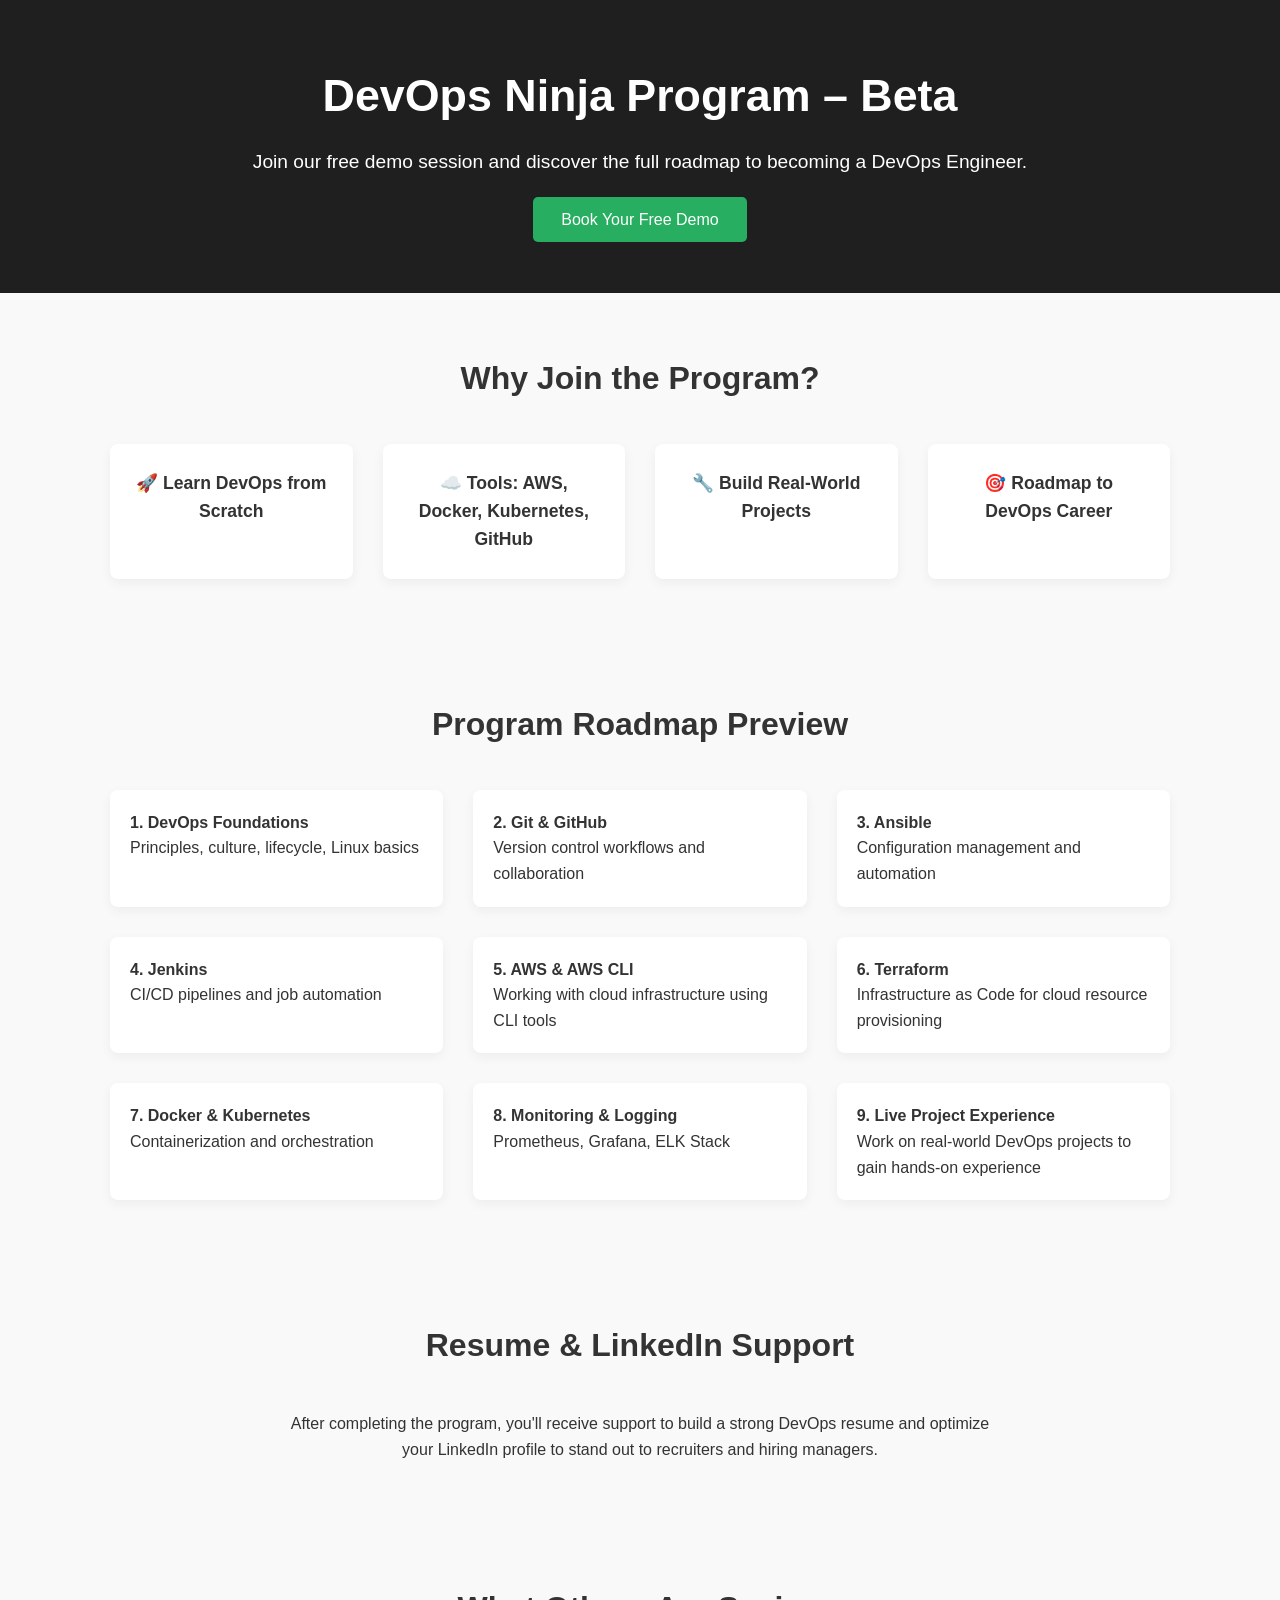
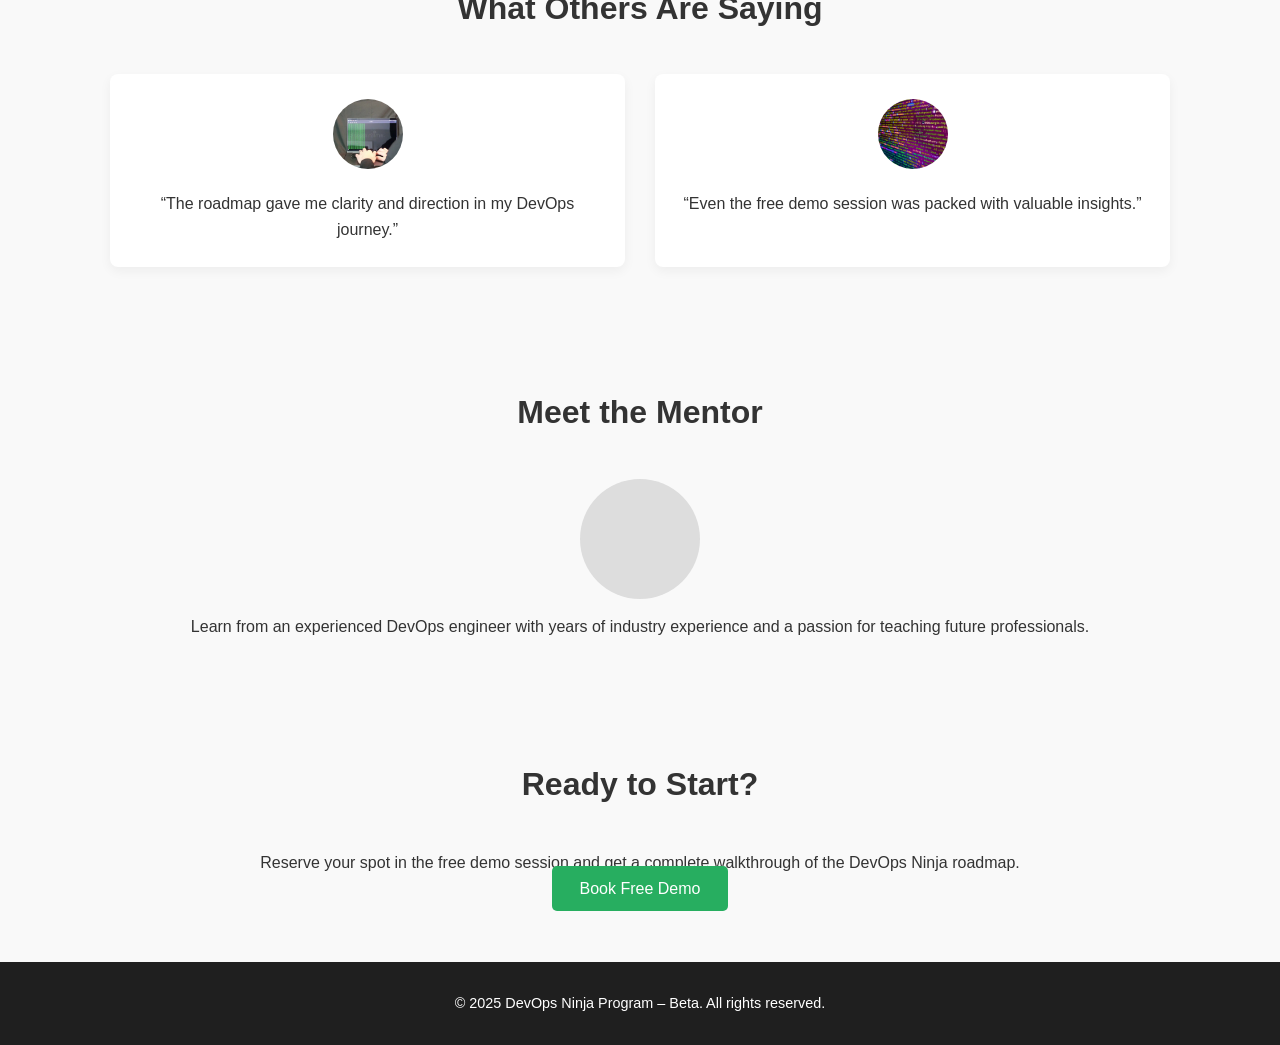
==== commit ca76cf91: "Update index.html" ====
--- a/index.html
+++ b/index.html
@@ -31,13 +31,15 @@
   <section>
     <h2>Program Roadmap Preview</h2>
     <div class="curriculum">
-      <div class="module"><strong>1. DevOps Foundations</strong><br/>Principles, lifecycle, tools</div>
-      <div class="module"><strong>2. Git & GitHub</strong><br/>Version control workflows</div>
-      <div class="module"><strong>3. CI/CD Pipelines</strong><br/>Automation using Jenkins & GitHub Actions</div>
-      <div class="module"><strong>4. Containers</strong><br/>Docker, Docker Compose</div>
-      <div class="module"><strong>5. Kubernetes</strong><br/>Deploy and manage containers</div>
-      <div class="module"><strong>6. Infrastructure as Code</strong><br/>Terraform basics</div>
-      <div class="module"><strong>7. Monitoring & Logging</strong><br/>Prometheus, Grafana, ELK Stack</div>
+      <div class="module"><strong>1. DevOps Foundations</strong><br/>Principles, culture, lifecycle, Linux basics</div>
+      <div class="module"><strong>2. Git & GitHub</strong><br/>Version control workflows and collaboration</div>
+      <div class="module"><strong>3. Ansible</strong><br/>Configuration management and automation</div>
+      <div class="module"><strong>4. Jenkins</strong><br/>CI/CD pipelines and job automation</div>
+      <div class="module"><strong>5. AWS & AWS CLI</strong><br/>Working with cloud infrastructure using CLI tools</div>
+      <div class="module"><strong>6. Terraform</strong><br/>Infrastructure as Code for cloud resource provisioning</div>
+      <div class="module"><strong>7. Docker & Kubernetes</strong><br/>Containerization and orchestration</div>
+      <div class="module"><strong>8. Monitoring & Logging</strong><br/>Prometheus, Grafana, ELK Stack</div>
+      <div class="module"><strong>9. Live Project Experience</strong><br/>Work on real-world DevOps projects to gain hands-on experience</div>
     </div>
   </section>
 
@@ -45,7 +47,7 @@
   <section>
     <h2>Resume & LinkedIn Support</h2>
     <p style="text-align: center; max-width: 700px; margin: auto;">
-      After completing the full program, we guide you to build a job-winning resume and optimize your LinkedIn profile for DevOps roles. Get noticed by recruiters and land interviews faster with a standout tech profile.
+      After completing the program, you'll receive support to build a strong DevOps resume and optimize your LinkedIn profile to stand out to recruiters and hiring managers.
     </p>
   </section>
 
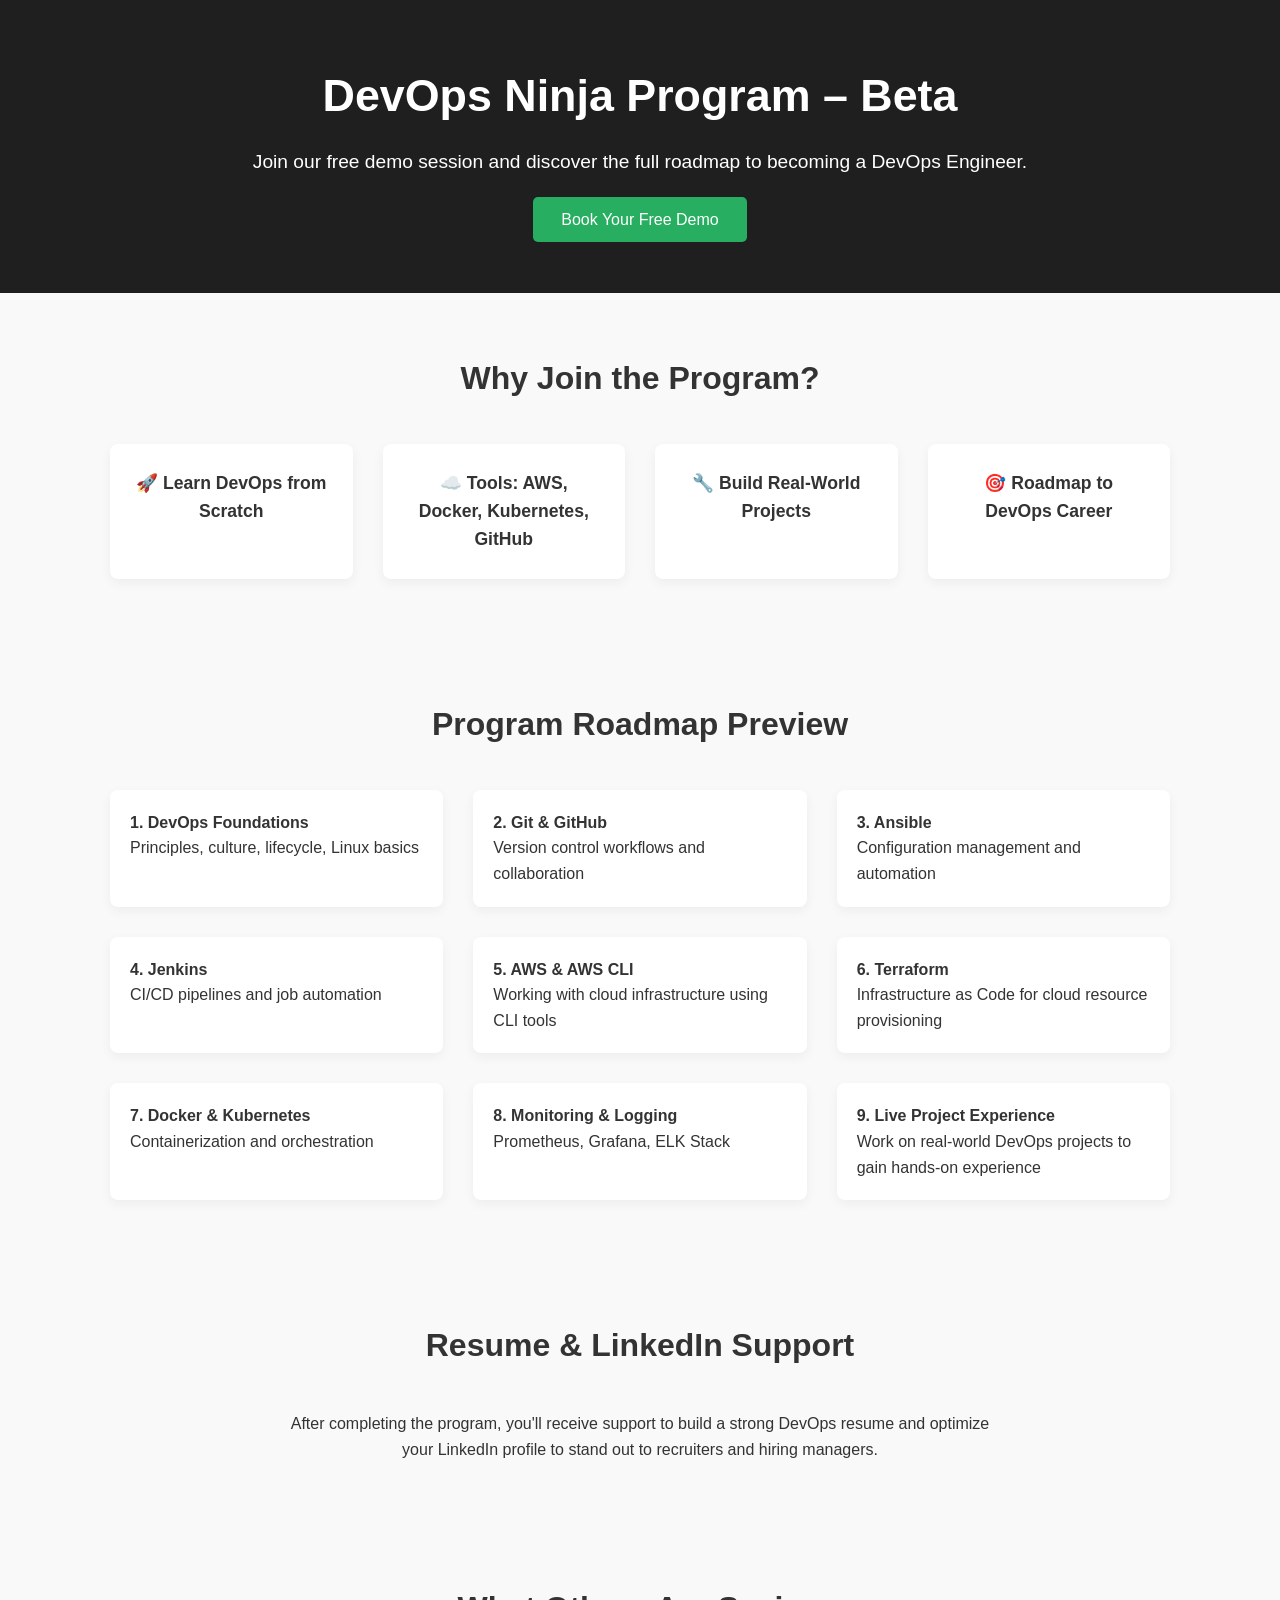
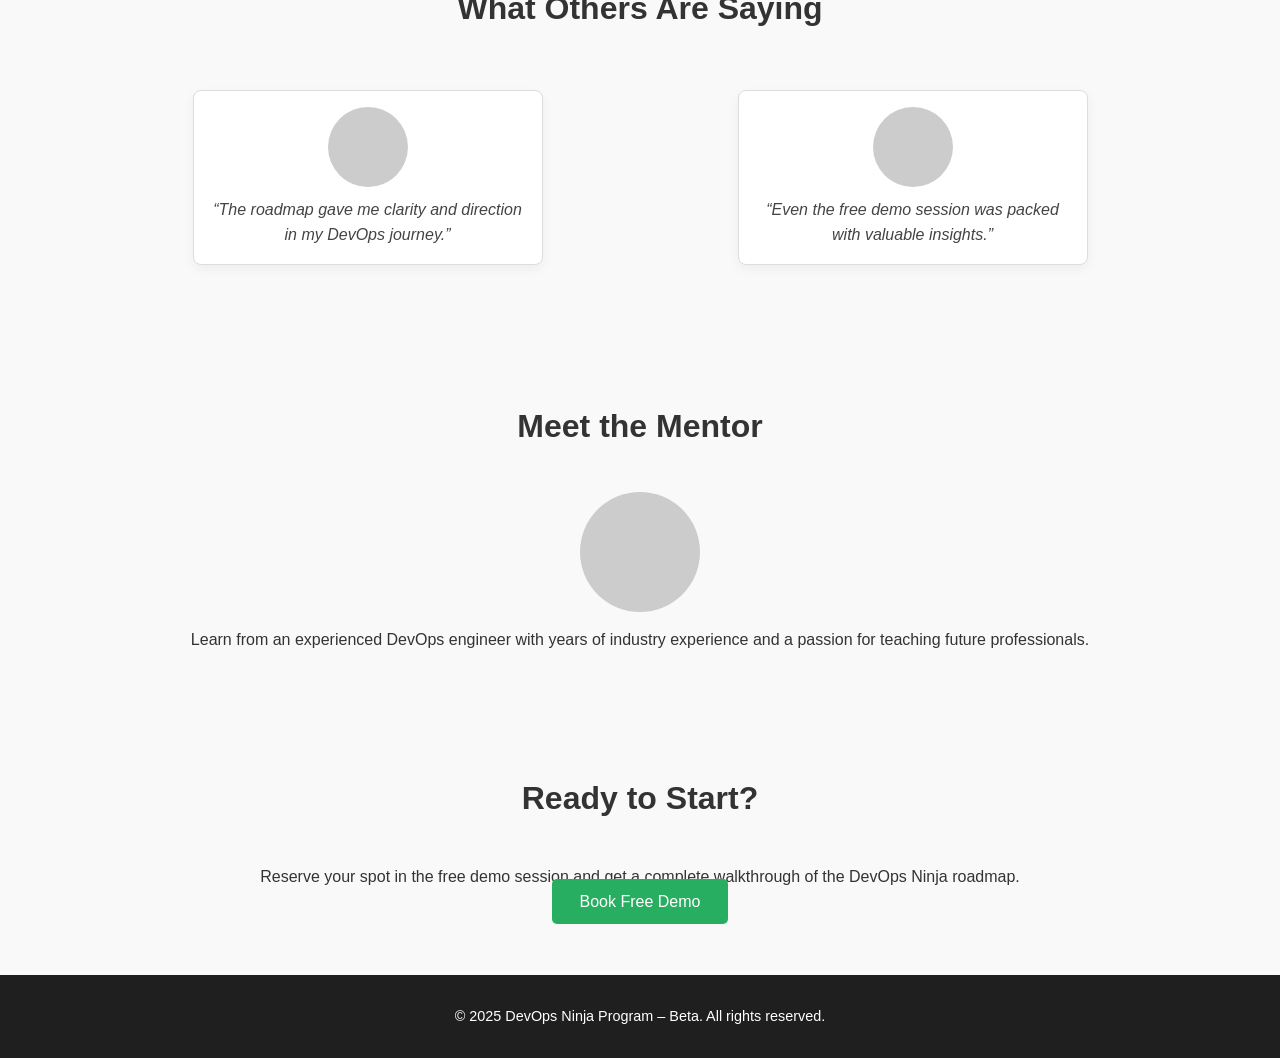
==== commit fdcfd53b: "Update index.html" ====
--- a/index.html
+++ b/index.html
@@ -6,6 +6,31 @@
   <title>DevOps Ninja Program – Beta</title>
   <link rel="stylesheet" href="style.css" />
   <link href="https://fonts.googleapis.com/css2?family=Roboto:wght@400;700&display=swap" rel="stylesheet"/>
+  <style>
+    /* Minimal inline styles for placeholders */
+    .placeholder-avatar {
+      width: 80px;
+      height: 80px;
+      background-color: #ccc;
+      border-radius: 50%;
+      margin: 0 auto 10px;
+    }
+    .testimonial {
+      max-width: 350px;
+      margin: 1rem auto;
+      padding: 1rem;
+      border: 1px solid #ddd;
+      border-radius: 8px;
+      text-align: center;
+      font-style: italic;
+      color: #444;
+    }
+    .instructor .placeholder-avatar {
+      width: 120px;
+      height: 120px;
+      margin-bottom: 15px;
+    }
+  </style>
 </head>
 <body>
 
@@ -56,20 +81,20 @@
     <h2>What Others Are Saying</h2>
     <div class="testimonials">
       <div class="testimonial">
-        <img src="shell.jpg" alt="Student 1" />
+        <div class="placeholder-avatar"></div>
         <p>“The roadmap gave me clarity and direction in my DevOps journey.”</p>
       </div>
       <div class="testimonial">
-        <img src="shell2.jpg" alt="Student 2" />
+        <div class="placeholder-avatar"></div>
         <p>“Even the free demo session was packed with valuable insights.”</p>
       </div>
     </div>
   </section>
 
   <!-- Instructor Section (No Image) -->
-  <section class="instructor">
+  <section class="instructor" style="text-align:center;">
     <h2>Meet the Mentor</h2>
-    <div style="width: 120px; height: 120px; margin: 0 auto 15px; border-radius: 50%; background-color: #ddd;"></div>
+    <div class="placeholder-avatar"></div>
     <p>Learn from an experienced DevOps engineer with years of industry experience and a passion for teaching future professionals.</p>
   </section>
 
